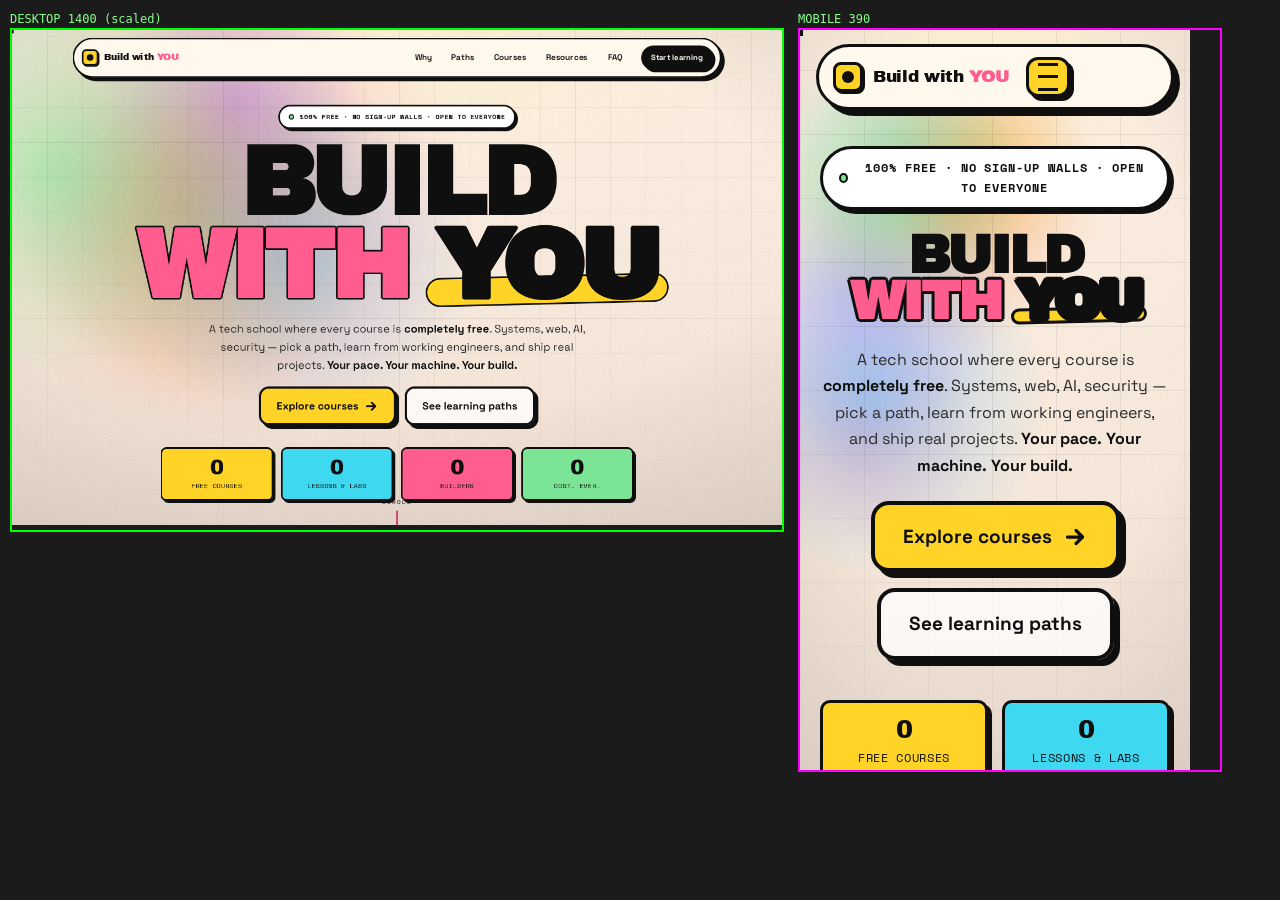
==== _test/harness.html @ d1e2baad "Build with YOU — neubrutalist tech school site Free tech-education landing page with a scroll-driven" ====
<!DOCTYPE html>
<html lang="en">
<head>
<meta charset="UTF-8" />
<title>Build with YOU — responsive harness</title>
<style>
  body { margin:0; background:#1b1b1b; font-family: monospace; color:#8f8; }
  .row { display:flex; gap:14px; padding:10px; align-items:flex-start; }
  .lbl { padding:2px 0; font-size:12px; }
  .holder { width:770px; height:500px; overflow:hidden; border:2px solid #0f0; }
  .holder iframe { border:0; width:1400px; height:900px; transform:scale(0.55); transform-origin: top left; display:block; }
  .m-holder { width:420px; height:740px; overflow:hidden; border:2px solid #f0f; }
  .m-holder iframe { border:0; width:390px; height:760px; display:block; }
</style>
</head>
<body>
<div class="row">
  <div>
    <div class="lbl">DESKTOP 1400 (scaled)</div>
    <div class="holder"><iframe id="f1" src="/index.html"></iframe></div>
  </div>
  <div>
    <div class="lbl">MOBILE 390</div>
    <div class="m-holder"><iframe id="f3" src="/index.html"></iframe></div>
  </div></div>
</body>
</html>
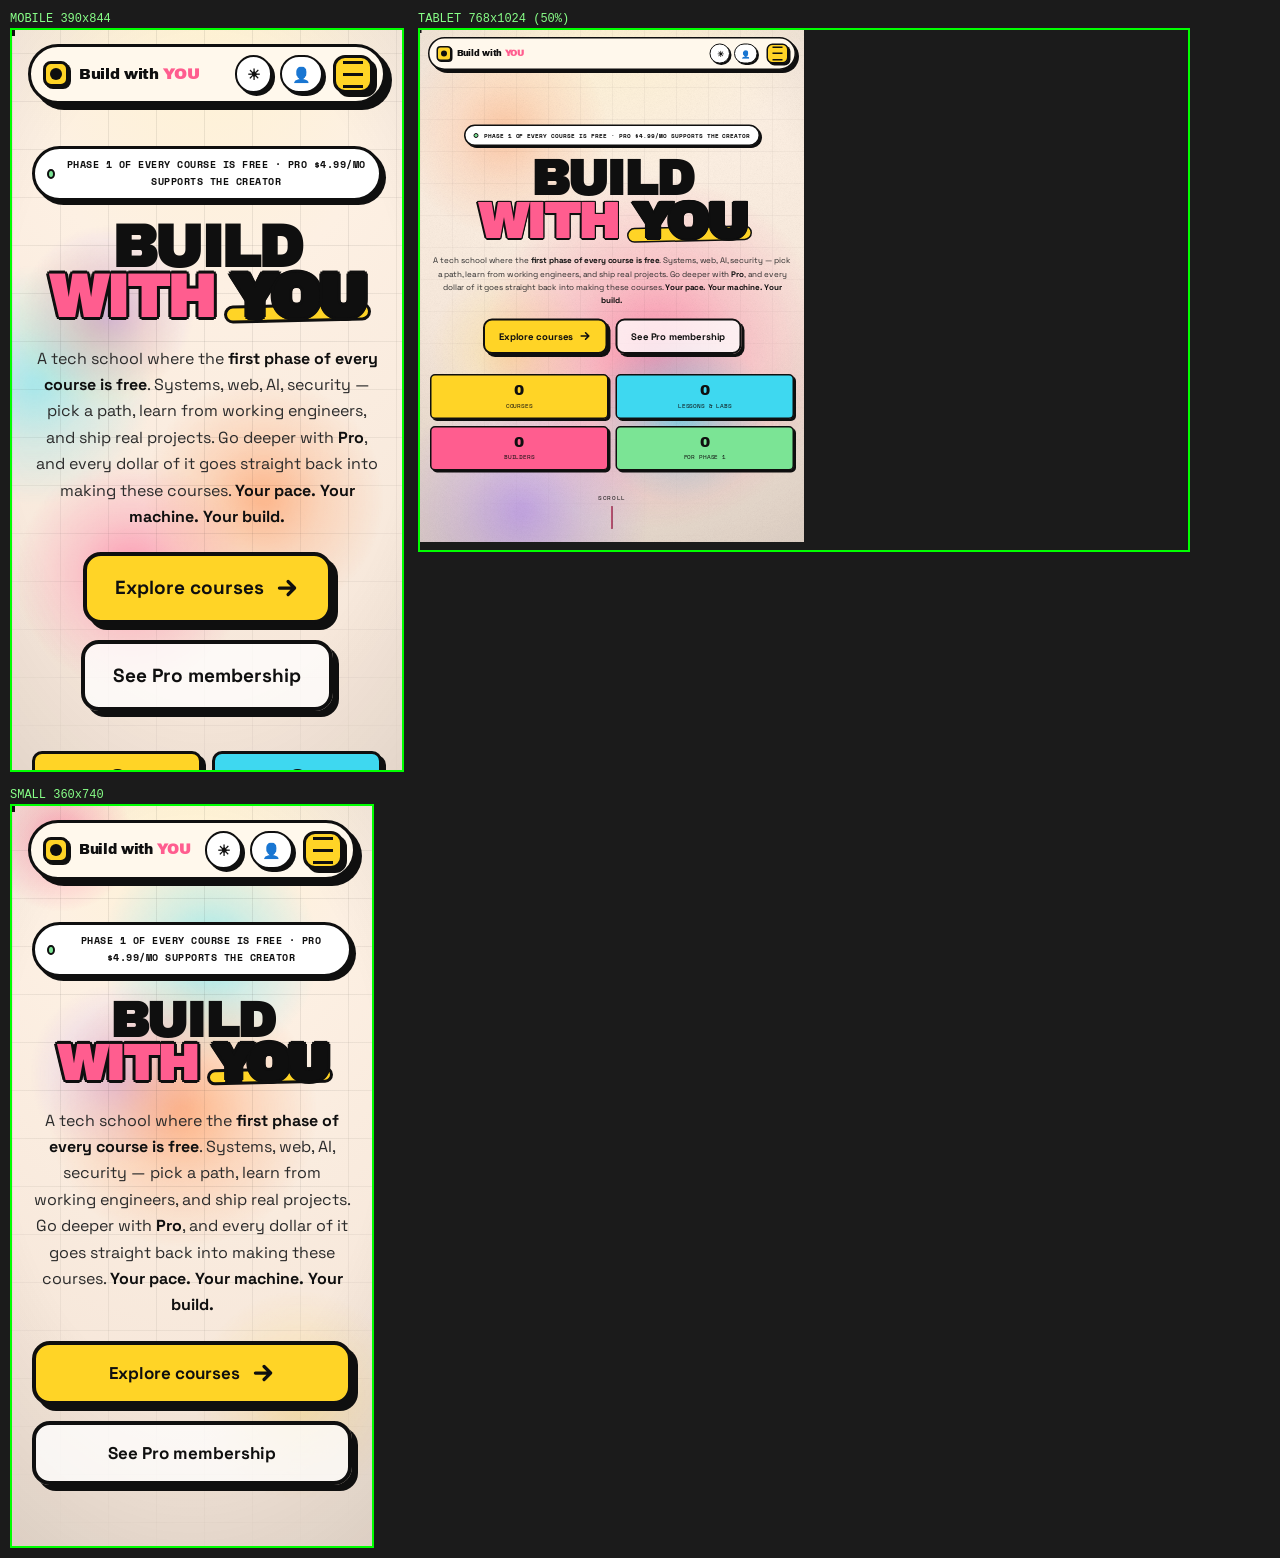
==== commit 2f9e67d6: "Optimise for smooth, glitch-free performance on mobile, tablet and desktop Rendering: - Canvas backi" ====
--- a/_test/harness.html
+++ b/_test/harness.html
@@ -5,23 +5,30 @@
 <title>Build with YOU — responsive harness</title>
 <style>
   body { margin:0; background:#1b1b1b; font-family: monospace; color:#8f8; }
-  .row { display:flex; gap:14px; padding:10px; align-items:flex-start; }
+  .row { display:flex; gap:14px; padding:10px; align-items:flex-start; flex-wrap:wrap; }
   .lbl { padding:2px 0; font-size:12px; }
-  .holder { width:770px; height:500px; overflow:hidden; border:2px solid #0f0; }
-  .holder iframe { border:0; width:1400px; height:900px; transform:scale(0.55); transform-origin: top left; display:block; }
-  .m-holder { width:420px; height:740px; overflow:hidden; border:2px solid #f0f; }
-  .m-holder iframe { border:0; width:390px; height:760px; display:block; }
+  .holder { overflow:hidden; border:2px solid #0f0; position:relative; }
+  .holder iframe { border:0; display:block; transform-origin: top left; }
+  .m { width:390px; height:740px; }
+  .m iframe { width:390px; height:844px; }
+  .t { width:768px; height:520px; }
+  .t iframe { width:768px; height:1024px; transform:scale(0.5); }
 </style>
 </head>
 <body>
 <div class="row">
   <div>
-    <div class="lbl">DESKTOP 1400 (scaled)</div>
-    <div class="holder"><iframe id="f1" src="/index.html"></iframe></div>
+    <div class="lbl">MOBILE 390x844</div>
+    <div class="holder m"><iframe id="f1" src="/index.html"></iframe></div>
   </div>
   <div>
-    <div class="lbl">MOBILE 390</div>
-    <div class="m-holder"><iframe id="f3" src="/index.html"></iframe></div>
-  </div></div>
+    <div class="lbl">TABLET 768x1024 (50%)</div>
+    <div class="holder t"><iframe id="f2" src="/index.html"></iframe></div>
+  </div>
+  <div>
+    <div class="lbl">SMALL 360x740</div>
+    <div class="holder" style="width:360px;height:740px"><iframe id="f3" src="/index.html" style="width:360px;height:740px"></iframe></div>
+  </div>
+</div>
 </body>
 </html>
